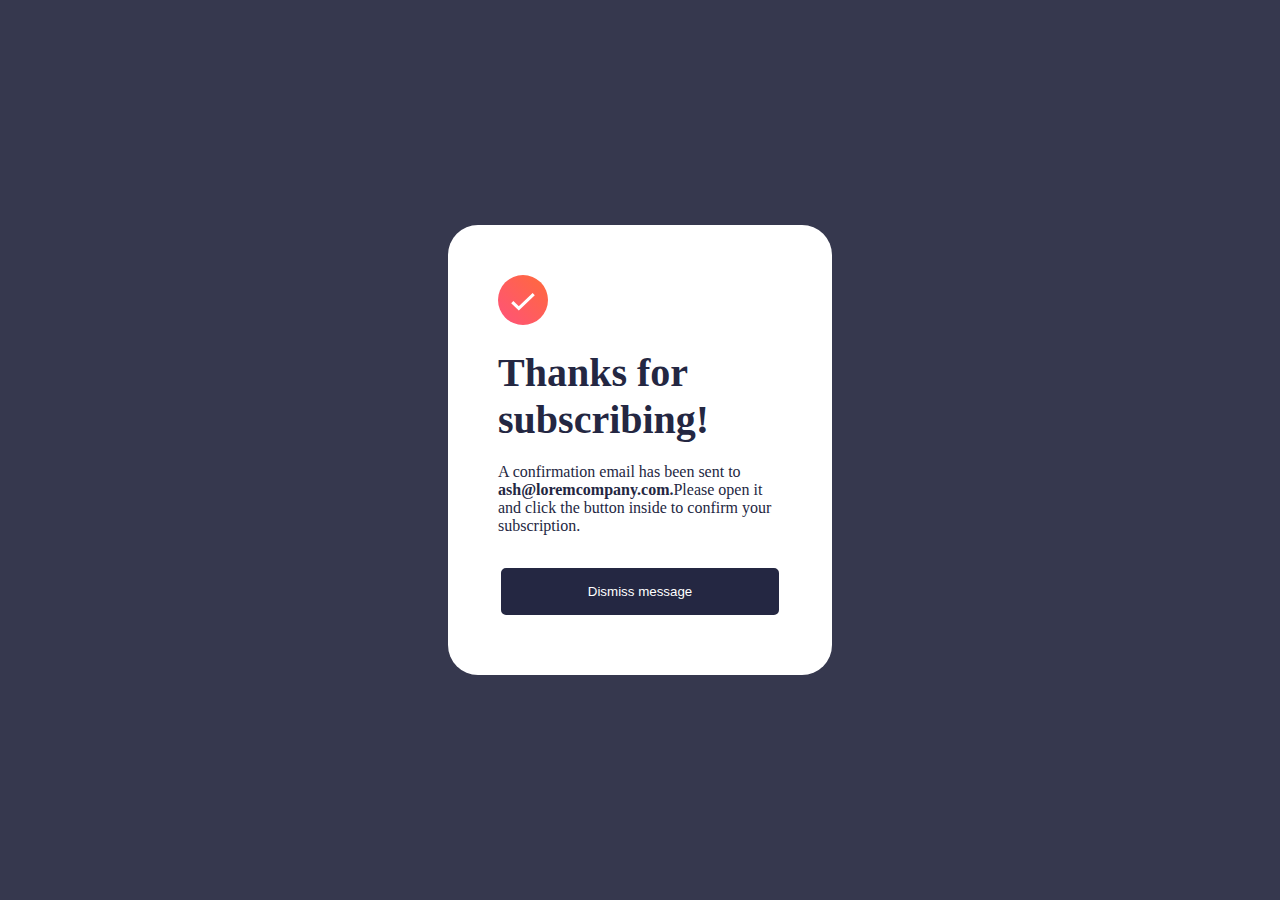
==== success.html @ ab9fbb54 "first commit" ====
<!DOCTYPE html>
<html lang="en">
  <head>
    <meta charset="UTF-8" />
    <meta name="viewport" content="width=device-width, initial-scale=1.0" />
    <title>Document</title>
    <link
      href="https://fonts.googleapis.com/css2?family=Roboto:ital,wght@0,100;0,300;0,400;0,500;0,700;0,900;1,100;1,300;1,400;1,500;1,700;1,900&display=swap"
      rel="stylesheet"
    />
    <link rel="stylesheet" href="success.css" />
  </head>
  <body>
    <main>
      <section class="all-content-success">
        <section class="all-content1">
          <div class="success-content">
            <img src="./assets/images/icon-success.svg" alt="success" />
          </div>
          <section class="head">
            <h2 class="thanks">Thanks for subscribing!</h2>
            <p>
              A confirmation email has been sent to <strong>ash@loremcompany.com.</strong>Please
              open it and click the button inside to confirm your subscription.
            </p>
          </section>
        </section>
        <section class="dismiss">
          <div class="miss">
            <button>
              <a href="index.html">Dismiss message</a>
            </button>
          </div>
        </section>
      </section>
    </main>
  </body>
</html>
---- success.css ----
* {
  padding: 0;
  box-sizing: border-box;
  margin: 0;
}

:root {
  --Tomato: hsl(4, 100%, 67%);
  --Dark-Slate-Grey: hsl(234, 29%, 20%);
  --Charcoal-Grey: hsl(235, 18%, 26%);
  --Grey: hsl(231, 7%, 60%);
  --White: hsl(0, 0%, 100%);
}

body {
  background-color: var(--Charcoal-Grey);
  display: flex;
  justify-content: center;
  align-items: center;
  width: 100vw;
  font-family: ;
  font-size: 16px;
  padding: px;
  height: 100vh;
}

main {
  background-color: var(--White);
  width: 30vw;
  height: 50vh;
  border-radius: 30px;
  padding: 50px;
}
.success-content img {
  width: 50px;
  margin-bottom: 20px;
}

.thanks {
  font-size: 40px;  
  color: var(--Dark-Slate-Grey);
  margin-bottom: 20px;
}

p {
   font-size: 16px; 
   color: var(--Dark-Slate-Grey);
   margin-bottom: 30px;
}

button {
    border: solid ;
    border-radius: 8px;
    background-color:var(--Dark-Slate-Grey) ;
    color: var(--White);
    padding: 16px;
    width: 100%;
}

button a {
    color: var(--White);
    border: none;
    text-decoration: none;
}
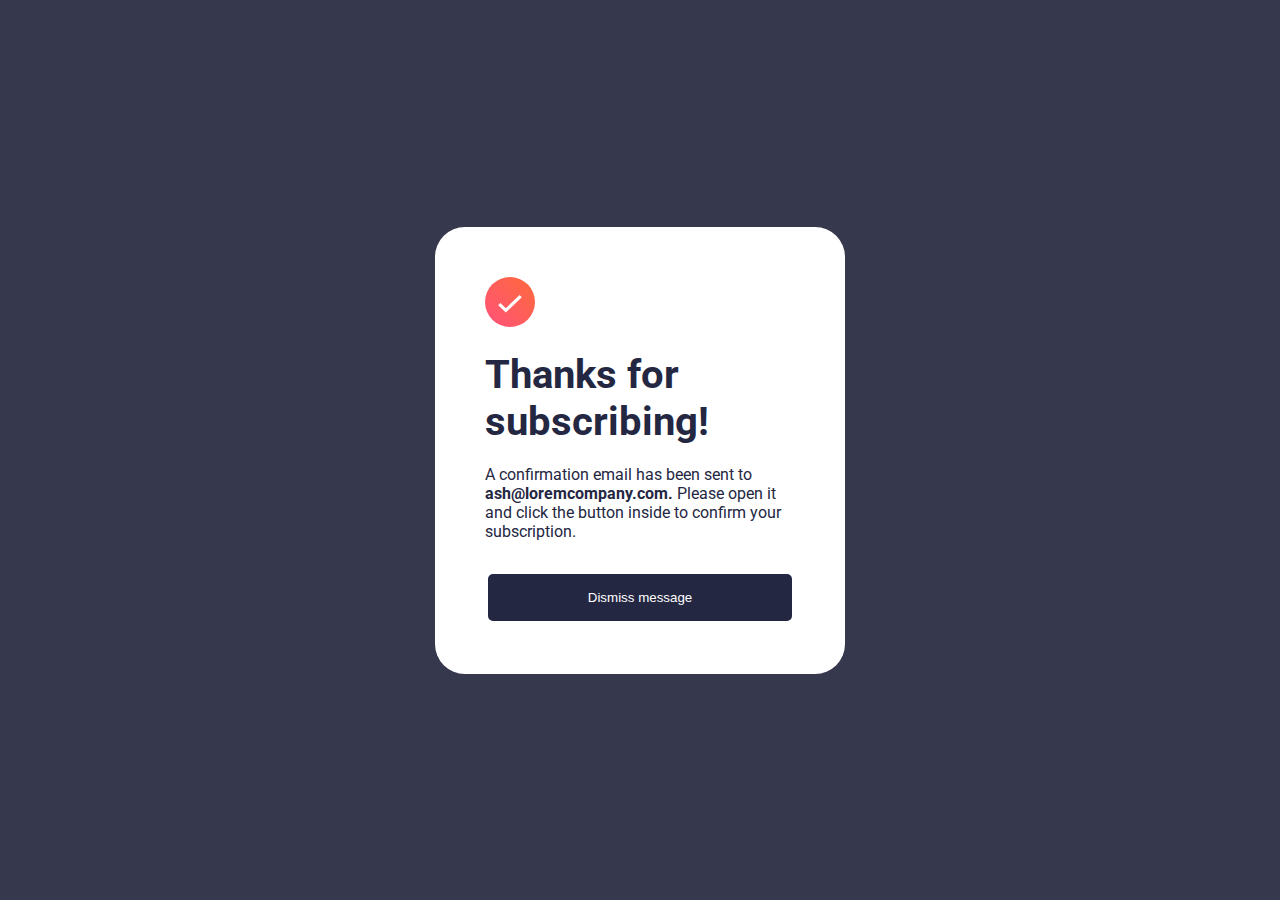
==== commit ac0b8714: "first commit" ====
--- a/success.html
+++ b/success.html
@@ -20,8 +20,9 @@
           <section class="head">
             <h2 class="thanks">Thanks for subscribing!</h2>
             <p>
-              A confirmation email has been sent to <strong>ash@loremcompany.com.</strong>Please
-              open it and click the button inside to confirm your subscription.
+              A confirmation email has been sent to
+              <strong>ash@loremcompany.com.</strong> Please open it and click
+              the button inside to confirm your subscription.
             </p>
           </section>
         </section>
--- a/success.css
+++ b/success.css
@@ -18,7 +18,7 @@
   justify-content: center;
   align-items: center;
   width: 100vw;
-  font-family: ;
+  font-family: "Roboto", sans-serif;
   font-size: 16px;
   padding: px;
   height: 100vh;
@@ -26,10 +26,12 @@
 
 main {
   background-color: var(--White);
-  width: 30vw;
-  height: 50vh;
+  width: 32vw;
   border-radius: 30px;
   padding: 50px;
+  justify-content: center;
+  align-items: center;
+  display: flex;
 }
 .success-content img {
   width: 50px;
@@ -37,28 +39,70 @@
 }
 
 .thanks {
-  font-size: 40px;  
+  font-size: 40px;
   color: var(--Dark-Slate-Grey);
   margin-bottom: 20px;
 }
 
 p {
-   font-size: 16px; 
-   color: var(--Dark-Slate-Grey);
-   margin-bottom: 30px;
+  font-size: 16px;
+  color: var(--Dark-Slate-Grey);
+  margin-bottom: 30px;
 }
 
 button {
-    border: solid ;
-    border-radius: 8px;
-    background-color:var(--Dark-Slate-Grey) ;
-    color: var(--White);
-    padding: 16px;
-    width: 100%;
+  border: solid;
+  border-radius: 8px;
+  background-color: var(--Dark-Slate-Grey);
+  color: var(--White);
+  padding: 16px;
+  width: 100%;
 }
 
 button a {
-    color: var(--White);
-    border: none;
-    text-decoration: none;
-}+  color: var(--White);
+  border: none;
+  text-decoration: none;
+}
+
+@media screen and (max-width: 1024px) {
+  main {
+    width: 45vw;
+  }
+}
+
+@media screen and (max-width: 768px) {
+  main {
+    padding: 100px;
+    height: 60vh;
+    width: 40vw;
+  }
+  p {
+    margin-bottom: 30px;
+    width: 36vh;
+  }
+}
+
+@media screen and (max-width: 425px) {
+  main {
+    height: 100vh;
+    border-radius: 0;
+    padding: 40px;
+    width: 100%;
+  }
+  .success-content img {
+    width: 60px;
+    margin-bottom: 40px;
+  }
+  .thanks {
+    margin-bottom: 30px;
+  }
+  p {
+    margin-bottom: 40%;
+  }
+  button {
+    padding: 16px;
+    width: 100%;
+    margin-top: 40%;
+  }
+}
